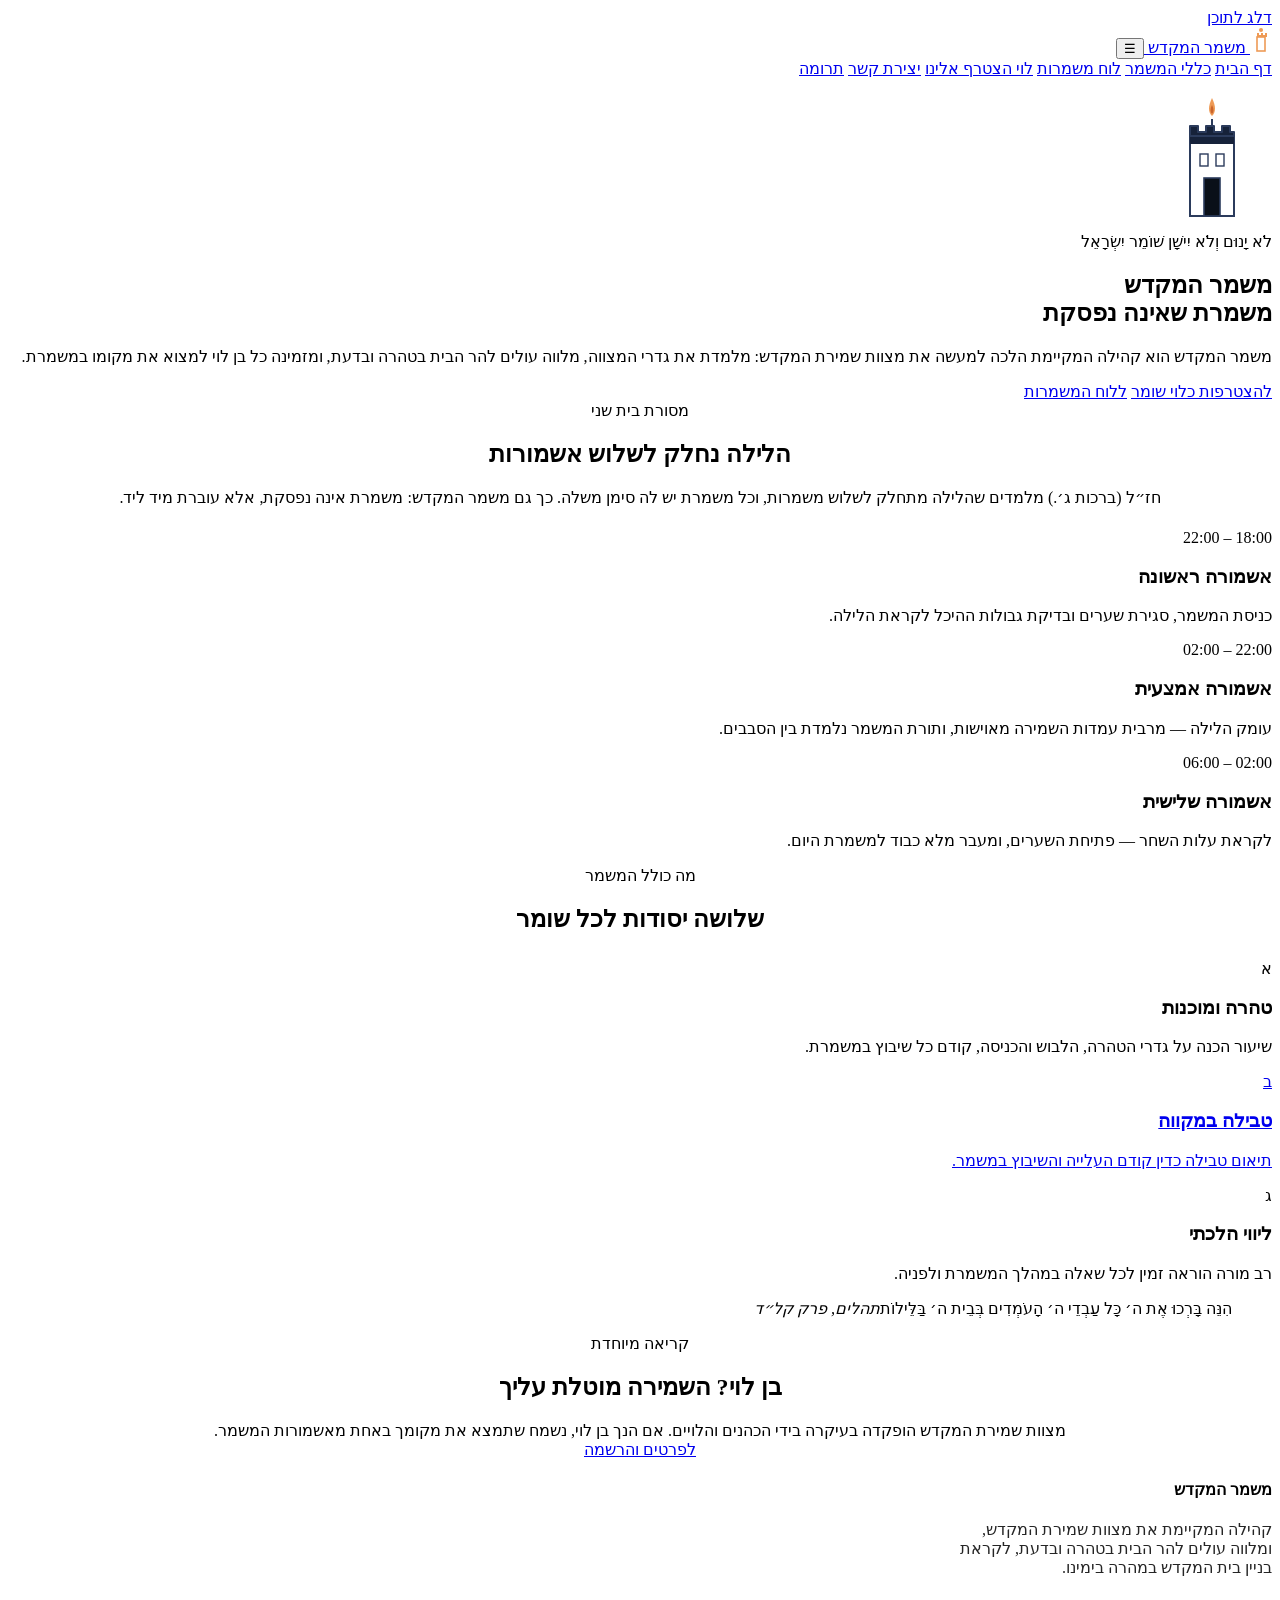
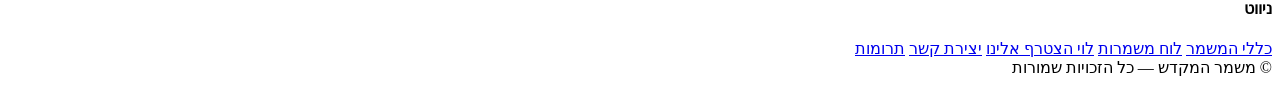
==== index.html @ 9cd87dad "אתר משמר המקדש: הוספת index.html" ====
<!DOCTYPE html>
<html lang="he" dir="rtl">
<head>
<meta charset="UTF-8">
<meta name="viewport" content="width=device-width, initial-scale=1.0">
<title>משמר המקדש — לֹא יָנוּם וְלֹא יִישָׁן</title>
<meta name="description" content="משמר המקדש: קהילה המקיימת את מצוות שמירת המקדש, מלווה עולים להר הבית בטהרה ובהלכה, ומזמינה בני לוי להצטרף למשמרות השמירה.">
<link rel="canonical" href="https://mishmar-hamikdash.github.io/">
<link rel="stylesheet" href="styles.css">
</head>
<body data-page="home">
<a href="#main" class="skip-link">דלג לתוכן</a>

<header class="site">
  <div class="wrap nav-wrap">
    <a href="index.html" class="brand">
      <svg class="brand-mark" width="22" height="26" viewBox="0 0 22 26" aria-hidden="true">
        <rect x="7" y="10" width="8" height="14" fill="none" stroke="#EE9A55" stroke-width="1.6"/>
        <path d="M7 10 L7 6 L9 6 L9 8 L11 8 L11 6 L13 6 L13 8 L15 8 L15 6 L17 6 L17 10 Z" fill="#EE9A55"/>
        <circle cx="11" cy="3" r="2" fill="#EE9A55"/>
      </svg>
      משמר המקדש
    </a>
    <button class="nav-toggle" aria-label="פתיחת תפריט ניווט" aria-expanded="false">☰</button>
    <nav class="main">
      <a href="index.html" data-page="home">דף הבית</a>
      <a href="halachot.html" data-page="halachot">כללי המשמר</a>
      <a href="luach.html" data-page="luach">לוח משמרות</a>
      <a href="leviim.html" data-page="leviim">לוי הצטרף אלינו</a>
      <a href="contact.html" data-page="contact">יצירת קשר</a>
      <a href="trumot.html" data-page="trumot" class="cta">תרומה</a>
    </nav>
  </div>
</header>

<main id="main">

  <section class="on-dark hero">
    <div class="wrap">
      <div class="tower-row">
        <svg width="120" height="150" viewBox="0 0 120 150" aria-hidden="true">
          <rect x="38" y="58" width="44" height="80" fill="none" stroke="#2B3B5C" stroke-width="2"/>
          <rect x="38" y="58" width="44" height="8" fill="#16223A"/>
          <path d="M38 58 L38 48 L46 48 L46 54 L54 54 L54 48 L62 48 L62 54 L70 54 L70 48 L78 48 L78 54 L82 54 L82 58 Z" fill="#16223A" stroke="#2B3B5C" stroke-width="2" stroke-linejoin="round"/>
          <rect x="52" y="100" width="16" height="38" fill="#0A1019" stroke="#2B3B5C" stroke-width="1.6"/>
          <rect x="48" y="76" width="8" height="12" fill="none" stroke="#2B3B5C" stroke-width="1.4"/>
          <rect x="64" y="76" width="8" height="12" fill="none" stroke="#2B3B5C" stroke-width="1.4"/>
          <g class="tower-flame">
            <path d="M60 20 C 56 28, 56 34, 60 38 C 64 34, 64 28, 60 20 Z" fill="#EE9A55"/>
            <path d="M60 27 C 58 31, 58 34, 60 36 C 62 34, 62 31, 60 27 Z" fill="#C9642B"/>
          </g>
          <line x1="60" y1="41" x2="60" y2="48" stroke="#2B3B5C" stroke-width="2"/>
        </svg>
      </div>
      <span class="eyebrow">לֹא יָנוּם וְלֹא יִישָׁן שׁוֹמֵר יִשְׂרָאֵל</span>
      <h1>משמר המקדש<br>משמרת שאינה נפסקת</h1>
      <p class="lead">משמר המקדש הוא קהילה המקיימת הלכה למעשה את מצוות שמירת המקדש: מלמדת את גדרי המצווה, מלווה עולים להר הבית בטהרה ובדעת, ומזמינה כל בן לוי למצוא את מקומו במשמרת.</p>
      <div class="hero-actions">
        <a href="leviim.html" class="btn btn-ember">להצטרפות כלוי שומר</a>
        <a href="luach.html" class="btn btn-outline">ללוח המשמרות</a>
      </div>
    </div>
  </section>

  <section class="on-light">
    <div class="wrap">
      <div class="narrow reveal" style="text-align:center; margin-bottom:1.4rem;">
        <span class="eyebrow">מסורת בית שני</span>
        <h2>הלילה נחלק לשלוש אשמורות</h2>
        <p class="lead" style="margin:0 auto;">חז״ל (ברכות ג׳.) מלמדים שהלילה מתחלק לשלוש משמרות, וכל משמרת יש לה סימן משלה. כך גם משמר המקדש: משמרת אינה נפסקת, אלא עוברת מיד ליד.</p>
      </div>
    </div>
  </section>

  <section class="on-dark" style="padding-top:0;">
    <div class="wrap">
      <div class="ashmurot reveal">
        <div class="ashmurot-cell">
          <span class="ashmurot-mark" aria-hidden="true"></span>
          <span class="ashmurot-time">18:00 – 22:00</span>
          <h3 class="ashmurot-name">אשמורה ראשונה</h3>
          <p class="ashmurot-desc">כניסת המשמר, סגירת שערים ובדיקת גבולות ההיכל לקראת הלילה.</p>
        </div>
        <div class="ashmurot-cell">
          <span class="ashmurot-mark" aria-hidden="true"></span>
          <span class="ashmurot-time">22:00 – 02:00</span>
          <h3 class="ashmurot-name">אשמורה אמצעית</h3>
          <p class="ashmurot-desc">עומק הלילה — מרבית עמדות השמירה מאוישות, ותורת המשמר נלמדת בין הסבבים.</p>
        </div>
        <div class="ashmurot-cell">
          <span class="ashmurot-mark" aria-hidden="true"></span>
          <span class="ashmurot-time">02:00 – 06:00</span>
          <h3 class="ashmurot-name">אשמורה שלישית</h3>
          <p class="ashmurot-desc">לקראת עלות השחר — פתיחת השערים, ומעבר מלא כבוד למשמרת היום.</p>
        </div>
      </div>
    </div>
  </section>

  <section class="on-light">
    <div class="wrap">
      <div class="narrow reveal" style="text-align:center; margin-bottom:1.6rem;">
        <span class="eyebrow">מה כולל המשמר</span>
        <h2>שלושה יסודות לכל שומר</h2>
      </div>
      <div class="card-grid">
        <div class="card reveal"><span class="mark">א</span><h3>טהרה ומוכנות</h3><p>שיעור הכנה על גדרי הטהרה, הלבוש והכניסה, קודם כל שיבוץ במשמרת.</p></div>
        <a href="https://mikve.net/mikvaot/" target="_blank" rel="noopener" class="card card-link reveal"><span class="mark">ב</span><h3>טבילה במקווה</h3><p>תיאום טבילה כדין קודם העלייה והשיבוץ במשמר.</p></a>
        <div class="card reveal"><span class="mark">ג</span><h3>ליווי הלכתי</h3><p>רב מורה הוראה זמין לכל שאלה במהלך המשמרת ולפניה.</p></div>
      </div>
    </div>
  </section>

  <section class="on-dark">
    <div class="wrap narrow reveal">
      <blockquote class="pull">הִנֵּה בָּרְכוּ אֶת ה׳ כָּל עַבְדֵי ה׳ הָעֹמְדִים בְּבֵית ה׳ בַּלֵּילוֹת<cite>תהלים, פרק קל״ד</cite></blockquote>
    </div>
  </section>

  <section class="on-light-2">
    <div class="wrap narrow reveal" style="text-align:center;">
      <span class="eyebrow">קריאה מיוחדת</span>
      <h2>בן לוי? השמירה מוטלת עליך</h2>
      <p class="lead" style="margin:0 auto;">מצוות שמירת המקדש הופקדה בעיקרה בידי הכהנים והלויים. אם הנך בן לוי, נשמח שתמצא את מקומך באחת מאשמורות המשמר.</p>
      <div class="hero-actions" style="justify-content:center;">
        <a href="leviim.html" class="btn btn-ember">לפרטים והרשמה</a>
      </div>
    </div>
  </section>

</main>

<footer class="site">
  <div class="wrap footer-wrap">
    <div>
      <h4>משמר המקדש</h4>
      <p style="opacity:.85; max-width:320px;">קהילה המקיימת את מצוות שמירת המקדש, ומלווה עולים להר הבית בטהרה ובדעת, לקראת בניין בית המקדש במהרה בימינו.</p>
    </div>
    <div>
      <h4>ניווט</h4>
      <a href="halachot.html">כללי המשמר</a>
      <a href="luach.html">לוח משמרות</a>
      <a href="leviim.html">לוי הצטרף אלינו</a>
      <a href="contact.html">יצירת קשר</a>
      <a href="trumot.html">תרומות</a>
    </div>
  </div>
  <div class="footer-bottom">© משמר המקדש — כל הזכויות שמורות</div>
</footer>

<script src="script.js"></script>
</body>
</html>
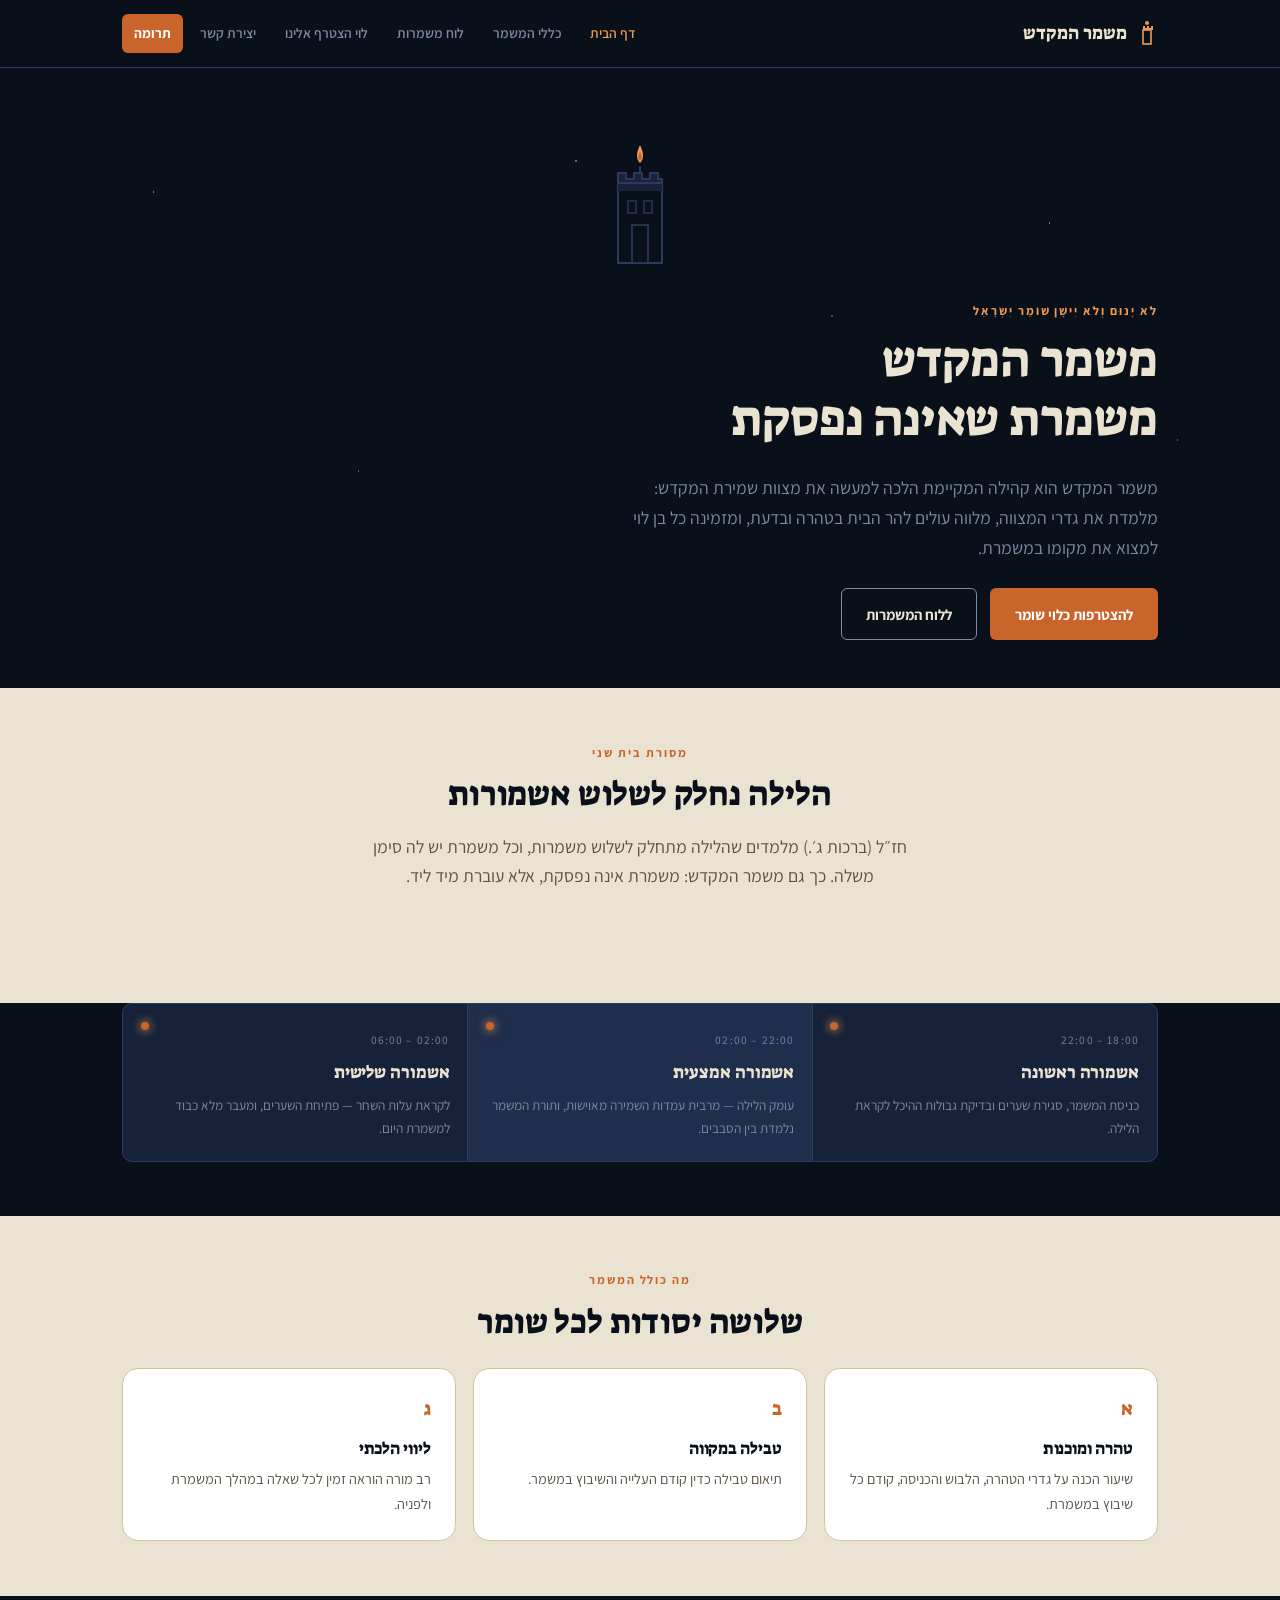
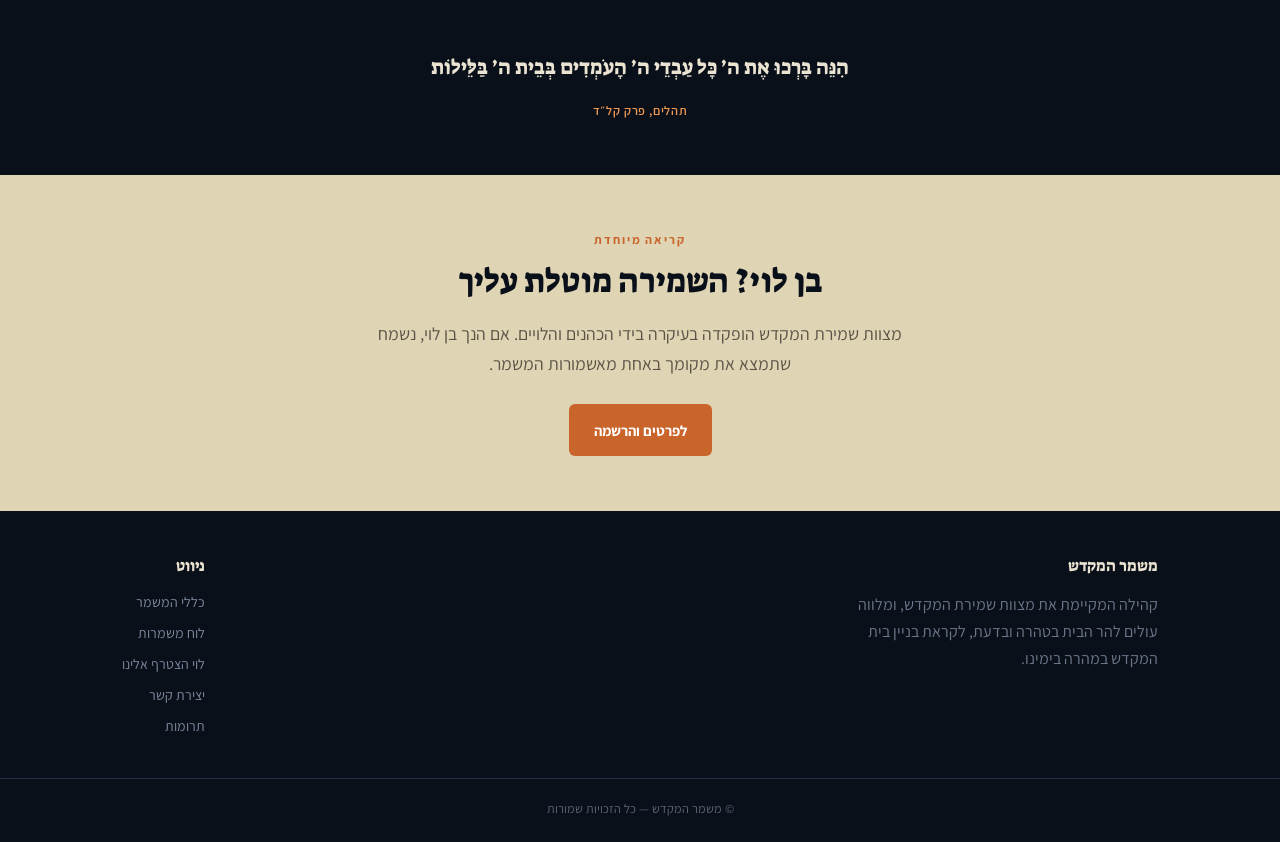
==== commit 4d065860: "Trigger rebuild after deploy failure" ====
--- a/index.html
+++ b/index.html
@@ -151,3 +151,4 @@
 <script src="script.js"></script>
 </body>
 </html>
+
--- a/styles.css
+++ b/styles.css
@@ -0,0 +1,236 @@
+@import url('https://fonts.googleapis.com/css2?family=Suez+One&family=Assistant:wght@300;400;500;600;700;800&display=swap');
+
+/* ===================================================================
+   משמר המקדש — מערכת עיצוב
+   רעיון: "לא יָנוּם וְלֹא יִישָׁן שׁוֹמֵר יִשְׂרָאֵל" — משמר שאינו נפסק.
+   הלילה מחולק לשלוש אשמורות (ברכות ג׳.), וכל אשמורת שומרת את שלה.
+   האתר מבטא זאת ברצועת-זמן חוזרת של שלוש האשמורות, על רקע שמי לילה
+   עמוקים ונקודת אש-לפיד בודדת כמוקד אור.
+   =================================================================== */
+
+:root{
+  --night-deep: #0A1019;
+  --night:      #16223A;
+  --night-2:    #1E2E4C;
+  --line-dark:  #2B3B5C;
+  --stone:      #7C8AA0;
+  --parchment:  #EAE3D2;
+  --parchment-2:#DFD4B4;
+  --line:       #D2C4A0;
+  --ink:        #211C15;
+  --ink-soft:   #5B5346;
+  --ember:      #C9642B;
+  --ember-light:#EE9A55;
+  --ember-deep: #96431A;
+  --focus:      #4E8FA8;
+
+  --display: 'Suez One', 'Frank Ruhl Libre', serif;
+  --sans:    'Assistant', 'Heebo', 'Arial Hebrew', sans-serif;
+
+  --radius-sm: 6px;
+  --radius-md: 10px;
+  --radius-lg: 16px;
+  --container: 1080px;
+}
+
+*{ box-sizing: border-box; }
+html{ scroll-behavior: smooth; }
+@media (prefers-reduced-motion: reduce){
+  html{ scroll-behavior: auto; }
+  *{ animation-duration: 0.001ms !important; transition-duration: 0.001ms !important; }
+}
+
+body{
+  margin:0;
+  direction: rtl;
+  background: var(--parchment);
+  color: var(--ink);
+  font-family: var(--sans);
+  line-height: 1.7;
+  -webkit-font-smoothing: antialiased;
+}
+
+a{ color: inherit; }
+img{ max-width:100%; display:block; }
+:focus-visible{ outline: 3px solid var(--focus); outline-offset: 2px; }
+
+.skip-link{
+  position:absolute; right:1rem; top:-3rem; background:var(--ember); color:#fff;
+  padding:.6rem 1rem; border-radius:0 0 var(--radius-sm) var(--radius-sm); z-index:100;
+  text-decoration:none; font-weight:700; transition: top .2s ease;
+}
+.skip-link:focus{ top:0; }
+
+.wrap{ max-width: var(--container); margin:0 auto; padding: 0 1.4rem; }
+.narrow{ max-width: 720px; margin:0 auto; }
+
+h1,h2,h3,h4{ font-family: var(--display); color: var(--night-deep); margin: 0 0 .5em 0; font-weight: 400; letter-spacing: -.005em; }
+.on-dark h1, .on-dark h2, .on-dark h3, .on-dark h4{ color: var(--parchment); }
+h1{ font-size: clamp(2rem, 5vw, 3.1rem); line-height:1.18; }
+h2{ font-size: clamp(1.5rem, 3vw, 2.1rem); line-height:1.25; }
+p{ margin: 0 0 1em 0; }
+.lead{ font-size: 1.1rem; color: var(--ink-soft); max-width: 60ch; }
+.on-dark .lead{ color: var(--stone); }
+
+/* ---------- כותרת עליונה ---------- */
+header.site{
+  background: var(--night-deep); border-bottom: 1px solid var(--line-dark);
+  position: sticky; top:0; z-index: 50;
+}
+.nav-wrap{ display:flex; align-items:center; justify-content:space-between; gap:1rem; padding:.85rem 1.4rem; flex-wrap:wrap; }
+.brand{ display:flex; align-items:center; gap:.55rem; font-family: var(--display); font-size: 1.15rem; font-weight:400; color: var(--parchment); text-decoration:none; white-space:nowrap; }
+.brand-mark{ flex-shrink:0; }
+
+.nav-toggle{ display:none; background:none; border:1px solid var(--line-dark); color: var(--parchment); font-size:1.3rem; padding:.3rem .7rem; border-radius: var(--radius-sm); cursor:pointer; }
+
+nav.main{ display:flex; align-items:center; gap:.3rem; flex-wrap:wrap; }
+nav.main a{
+  font-family: var(--sans); font-size:.86rem; font-weight:600; color: var(--stone);
+  text-decoration:none; padding:.5rem .75rem; border-radius: var(--radius-sm); transition: color .15s ease, background .15s ease;
+}
+nav.main a:hover{ color: var(--parchment); background: var(--night-2); }
+nav.main a.active{ color: var(--ember-light); }
+nav.main a.cta{ background: var(--ember); color: #fff; font-weight:700; }
+nav.main a.cta:hover{ background: var(--ember-light); color: var(--night-deep); }
+
+@media (max-width: 860px){
+  .nav-toggle{ display:inline-block; }
+  nav.main{
+    display:none; width:100%; flex-direction:column; align-items:stretch; gap:.15rem;
+    padding-top:.6rem; border-top: 1px solid var(--line-dark); margin-top:.6rem;
+  }
+  nav.main.open{ display:flex; }
+  nav.main a{ text-align:center; }
+}
+
+@media (max-width: 640px){
+  .ashmurot{ grid-template-columns: 1fr; }
+  .card-grid{ grid-template-columns: 1fr; }
+}
+
+.schedule-scroll{ overflow-x:auto; -webkit-overflow-scrolling:touch; }
+@media (max-width: 640px){
+  table.schedule{ min-width: 560px; }
+}
+
+/* ---------- מקטעים ---------- */
+.on-dark{ background: var(--night-deep); color: var(--parchment); padding: 3.4rem 0; }
+.on-light{ background: var(--parchment); padding: 3.4rem 0; }
+.on-light-2{ background: var(--parchment-2); padding: 3.4rem 0; }
+
+.eyebrow{ font-family: var(--sans); color: var(--ember); letter-spacing:.16em; font-size:.76rem; font-weight:700; display:block; margin-bottom:.6rem; text-transform:uppercase; }
+.on-dark .eyebrow{ color: var(--ember-light); }
+
+/* ---------- הירו: מגדל שמירה ---------- */
+.hero{ position:relative; padding-top: 3.6rem; padding-bottom: 3rem; overflow:hidden; }
+.hero::before{
+  content:''; position:absolute; inset:0; pointer-events:none;
+  background-image: radial-gradient(1.5px 1.5px at 12% 20%, rgba(234,227,210,.5) 50%, transparent 51%),
+                     radial-gradient(1.5px 1.5px at 28% 65%, rgba(234,227,210,.35) 50%, transparent 51%),
+                     radial-gradient(2px 2px at 45% 15%, rgba(234,227,210,.45) 50%, transparent 51%),
+                     radial-gradient(1.5px 1.5px at 65% 40%, rgba(234,227,210,.3) 50%, transparent 51%),
+                     radial-gradient(2px 2px at 82% 25%, rgba(234,227,210,.5) 50%, transparent 51%),
+                     radial-gradient(1.5px 1.5px at 92% 60%, rgba(234,227,210,.35) 50%, transparent 51%);
+}
+.tower-row{ display:flex; justify-content:center; margin-bottom: 1.6rem; }
+.tower-flame{ animation: flicker 2.6s ease-in-out infinite; transform-origin: center; }
+@keyframes flicker{
+  0%, 100% { opacity:1; transform: scale(1); }
+  45% { opacity:.82; transform: scale(.94) translateY(1px); }
+  70% { opacity:.95; transform: scale(1.04); }
+}
+@media (prefers-reduced-motion: reduce){ .tower-flame{ animation:none; } }
+
+.hero-actions{ display:flex; gap:.8rem; flex-wrap:wrap; margin-top:1.6rem; }
+
+/* ---------- כפתורים ---------- */
+.btn{ display:inline-flex; align-items:center; gap:.5rem; font-family: var(--sans); font-weight:700; font-size:.92rem; padding:.78rem 1.5rem; border-radius: var(--radius-sm); cursor:pointer; border:1px solid transparent; text-decoration:none; transition: transform .15s ease, background .15s ease, border-color .15s ease; }
+.btn-ember{ background: var(--ember); color: #fff; }
+.btn-ember:hover{ background: var(--ember-light); color: var(--night-deep); }
+.btn-outline{ background:transparent; border-color: var(--stone); color: var(--parchment); }
+.btn-outline:hover{ border-color: var(--ember-light); color: var(--ember-light); }
+.on-light .btn-outline{ border-color: var(--ember-deep); color: var(--ink); }
+.on-light .btn-outline:hover{ background: rgba(201,100,43,.1); }
+
+/* ---------- רצועת שלוש האשמורות (חתימת האתר) ---------- */
+.ashmurot{ display:grid; grid-template-columns: repeat(3, 1fr); gap: 1px; background: var(--line-dark); border-radius: var(--radius-md); overflow:hidden; margin: 2.2rem 0 0; border: 1px solid var(--line-dark); }
+.ashmurot-cell{ background: var(--night); padding: 1.3rem 1.1rem; position:relative; }
+.ashmurot-cell.is-active{ background: var(--night-2); }
+.ashmurot-time{ font-family: var(--sans); font-size:.72rem; letter-spacing:.1em; color: var(--stone); text-transform:uppercase; }
+.ashmurot-name{ font-family: var(--display); font-size:1.1rem; color: var(--parchment); margin:.35rem 0 .4rem; }
+.ashmurot-desc{ font-size:.84rem; color: var(--stone); margin:0; }
+.ashmurot-mark{ position:absolute; top:1.1rem; left:1.1rem; width:8px; height:8px; border-radius:50%; background: var(--ember); box-shadow: 0 0 8px 2px rgba(238,154,85,.55); }
+
+/* ---------- כרטיסים ---------- */
+.card-grid{ display:grid; grid-template-columns: repeat(auto-fit, minmax(220px,1fr)); gap:1.1rem; }
+.card{ background: #fff; border:1px solid var(--line); border-radius: var(--radius-lg); padding:1.5rem; transition: transform .18s ease, box-shadow .18s ease; }
+.card:hover{ transform: translateY(-3px); box-shadow: 0 10px 24px rgba(33,28,21,.08); }
+.card .mark{ font-family: var(--display); color: var(--ember); font-size:1.2rem; display:block; margin-bottom:.5rem; }
+.card h3{ font-size:1.05rem; margin-bottom:.3rem; }
+.card p{ font-size:.9rem; color: var(--ink-soft); margin:0; }
+.card-link{ display:block; text-decoration:none; cursor:pointer; }
+.card-link:hover{ border-color: var(--ember); }
+
+/* ---------- שורות פריטים (הלכות/מצוות) ---------- */
+.item-row{ display:flex; gap:1rem; padding: 1.3rem 0; border-bottom:1px solid var(--line); }
+.item-row:last-of-type{ border-bottom:none; }
+.item-mark{ font-family: var(--display); font-weight:400; color: #fff; background: var(--night); width:36px; height:36px; border-radius:50%; display:flex; align-items:center; justify-content:center; flex-shrink:0; font-size:1rem; }
+.item-row h3{ font-size:1.02rem; margin-bottom:.3rem; }
+.item-row p{ font-size:.92rem; color: var(--ink-soft); margin:0; }
+
+.note-box{ background: #fff; border-inline-start: 4px solid var(--ember); border-radius: var(--radius-sm); padding: 1.1rem 1.3rem; font-size:.88rem; color: var(--ink-soft); margin-top:1.4rem; }
+
+/* ---------- ציטוט ---------- */
+blockquote.pull{ font-family: var(--display); font-size:1.3rem; text-align:center; color: var(--parchment); line-height:1.7; margin:0; }
+blockquote.pull cite{ display:block; font-style:normal; font-family: var(--sans); font-size:.78rem; color: var(--ember-light); margin-top:.9rem; letter-spacing:.05em; font-weight:600; }
+
+/* ---------- טבלת לוח משמרות ---------- */
+table.schedule{ width:100%; border-collapse: collapse; background:#fff; border-radius: var(--radius-md); overflow:hidden; box-shadow: 0 1px 0 var(--line); }
+table.schedule th{ background: var(--night-deep); color: var(--parchment); font-family: var(--sans); font-weight:700; text-align:right; padding:.9rem 1.1rem; font-size:.85rem; }
+table.schedule td{ padding:.9rem 1.1rem; border-bottom:1px solid var(--line); font-size:.92rem; }
+table.schedule tr:last-child td{ border-bottom:none; }
+.tag{ display:inline-block; padding:.25rem .65rem; border-radius:999px; font-size:.75rem; font-weight:700; }
+.tag-open{ background:#DEEBE0; color:#2E6B3E; }
+.tag-full{ background:#F3DEDA; color:#9B3B2C; }
+
+/* ---------- טפסים ---------- */
+.form-box{ display:flex; flex-direction:column; gap:.9rem; max-width: 560px; margin:0 auto; }
+.form-box label{ font-size:.85rem; font-weight:700; color: var(--ink-soft); margin-bottom:-.4rem; }
+.form-box input, .form-box select{
+  font-family: var(--sans); font-size:.94rem; padding:.75rem .95rem; border-radius: var(--radius-sm);
+  border: 1px solid var(--line); background:#fff; color: var(--ink);
+}
+.form-box input:focus, .form-box select:focus{ border-color: var(--ember); }
+.form-note{ font-size:.8rem; color: var(--ink-soft); opacity:.85; }
+
+/* ---------- תרומות ---------- */
+.donate-grid{ display:grid; grid-template-columns: repeat(auto-fit, minmax(140px,1fr)); gap:.9rem; margin-bottom:1.6rem; }
+.donate-amt{ border:1px solid var(--line); border-radius: var(--radius-md); padding:1.1rem .5rem; text-align:center; font-family:var(--display); font-weight:400; font-size:1.15rem; cursor:pointer; background: #fff; transition: border-color .15s ease, background .15s ease; }
+.donate-amt span{ display:block; font-family: var(--sans); font-weight:400; font-size:.72rem; color: var(--ink-soft); margin-top:.3rem; }
+.donate-amt:hover{ border-color: var(--ember); }
+.donate-amt.selected{ border-color: var(--ember); background: #FBF0E6; }
+
+/* ---------- כפתור לוי צף ---------- */
+.levi-fab{
+  position: fixed; left: 1.1rem; bottom: 1.1rem; z-index: 90;
+  display:flex; align-items:center; gap:.5rem;
+  background: var(--night-deep); color: var(--parchment); text-decoration:none;
+  padding:.7rem 1rem; border-radius: 999px; box-shadow: 0 8px 20px rgba(10,16,25,.35);
+  font-family: var(--sans); font-weight:700; font-size:.86rem; border:1px solid var(--line-dark);
+  transition: transform .15s ease, background .15s ease;
+}
+.levi-fab:hover{ background: var(--night-2); transform: translateY(-2px); }
+.levi-fab-icon{ color: var(--ember-light); flex-shrink:0; display:flex; }
+@media (max-width: 480px){ .levi-fab-text{ display:none; } .levi-fab{ padding:.65rem; } }
+
+/* ---------- תחתית ---------- */
+footer.site{ background: var(--night-deep); color: var(--stone); padding: 2.6rem 0 1.4rem; }
+.footer-wrap{ display:flex; justify-content:space-between; gap:2rem; flex-wrap:wrap; padding: 0 1.4rem; max-width: var(--container); margin: 0 auto; }
+.footer-wrap h4{ color: var(--parchment); font-size:1rem; margin-bottom:.7rem; }
+.footer-wrap a{ display:block; color: var(--stone); text-decoration:none; font-size:.88rem; margin-bottom:.45rem; }
+.footer-wrap a:hover{ color: var(--ember-light); }
+.footer-bottom{ text-align:center; font-size:.78rem; color: var(--stone); opacity:.7; margin-top:2rem; padding-top:1.2rem; border-top:1px solid var(--line-dark); }
+
+/* ---------- אנימציית חשיפה ---------- */
+.reveal{ opacity:0; transform: translateY(14px); transition: opacity .55s ease, transform .55s ease; }
+.reveal.in{ opacity:1; transform:none; }
